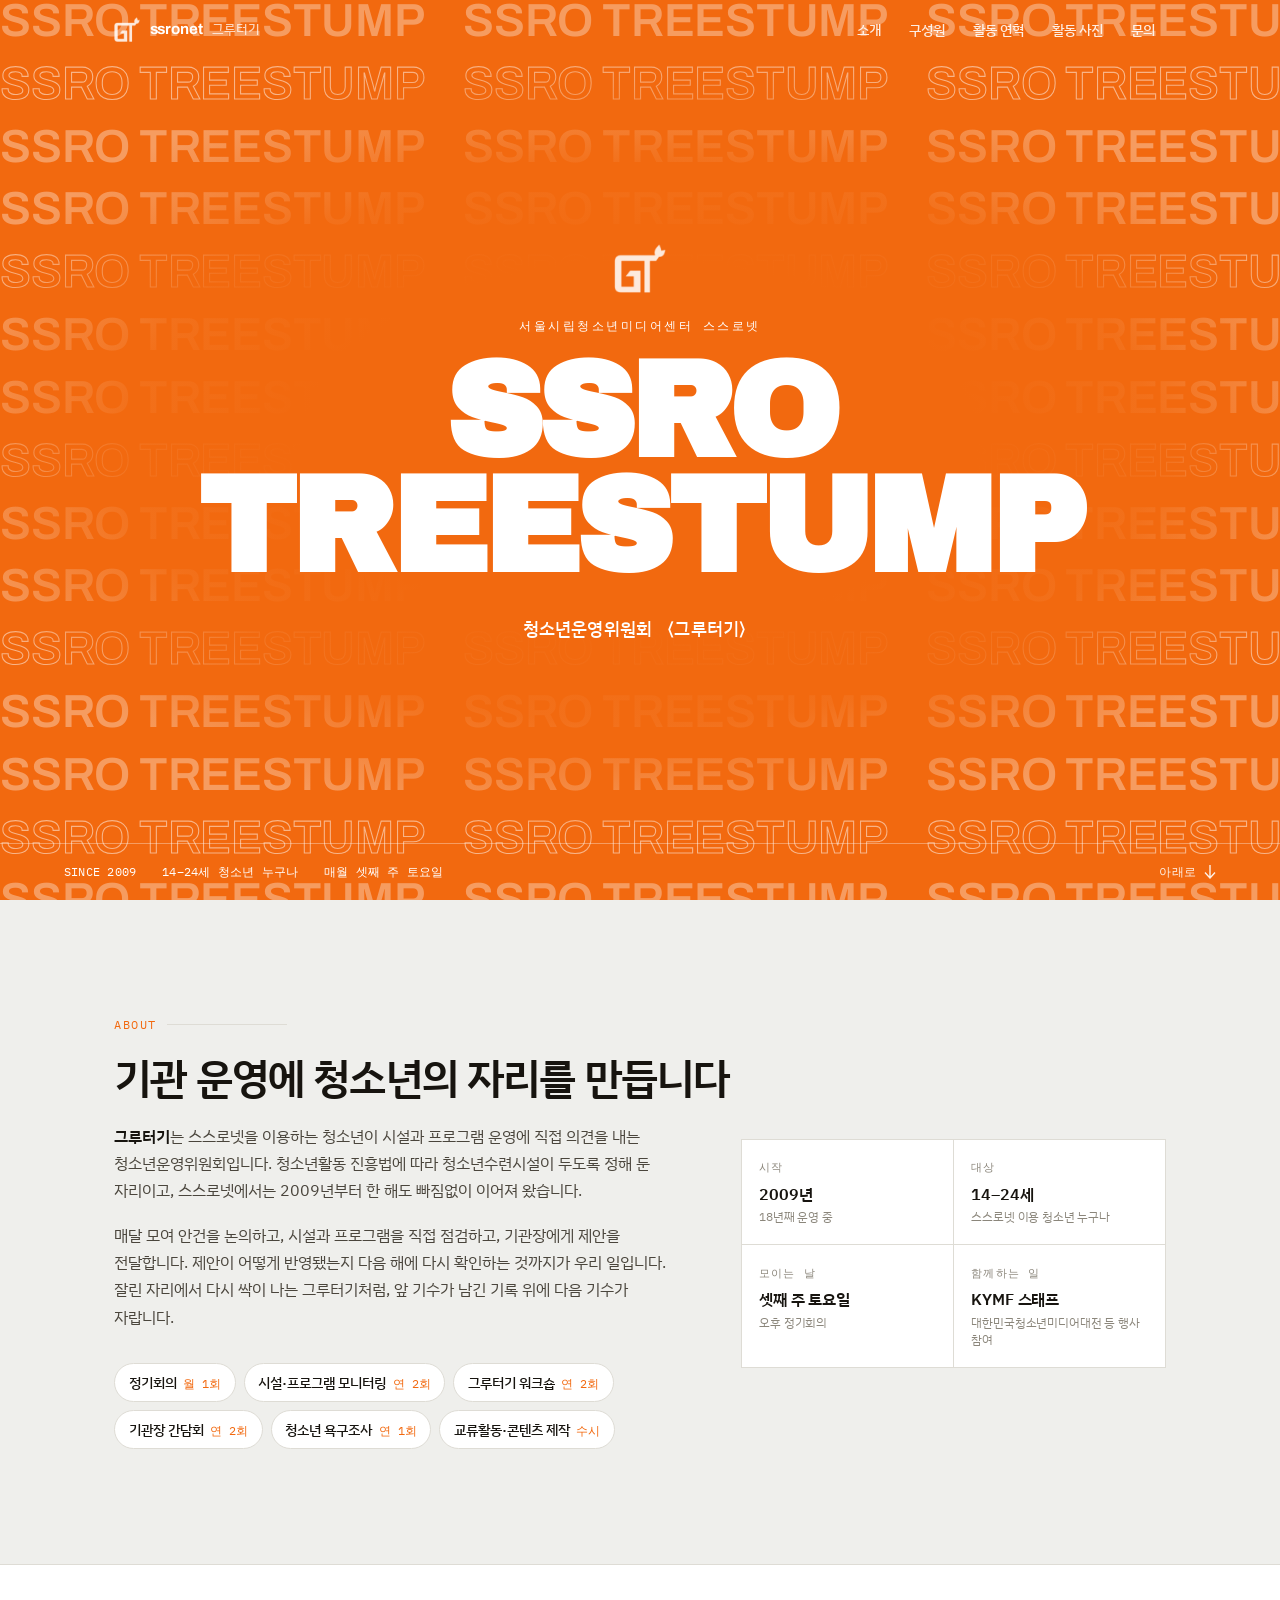
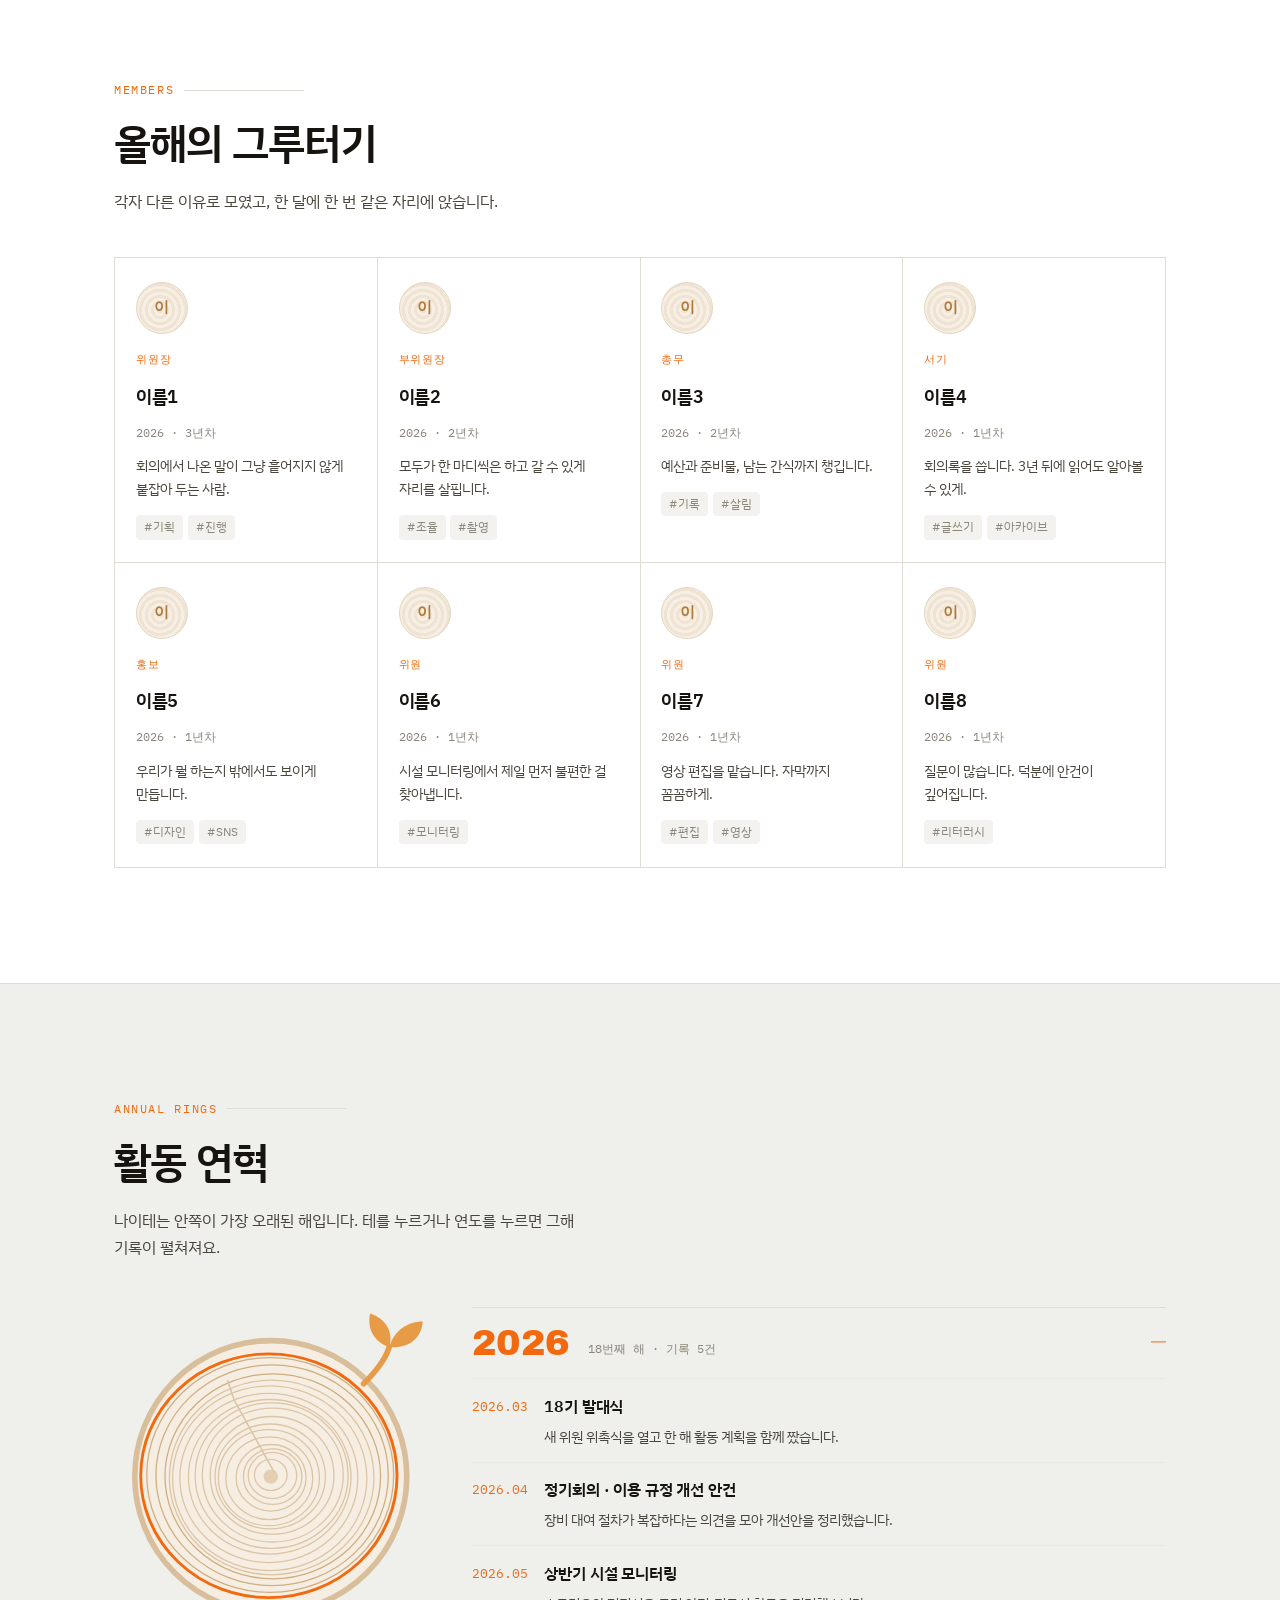
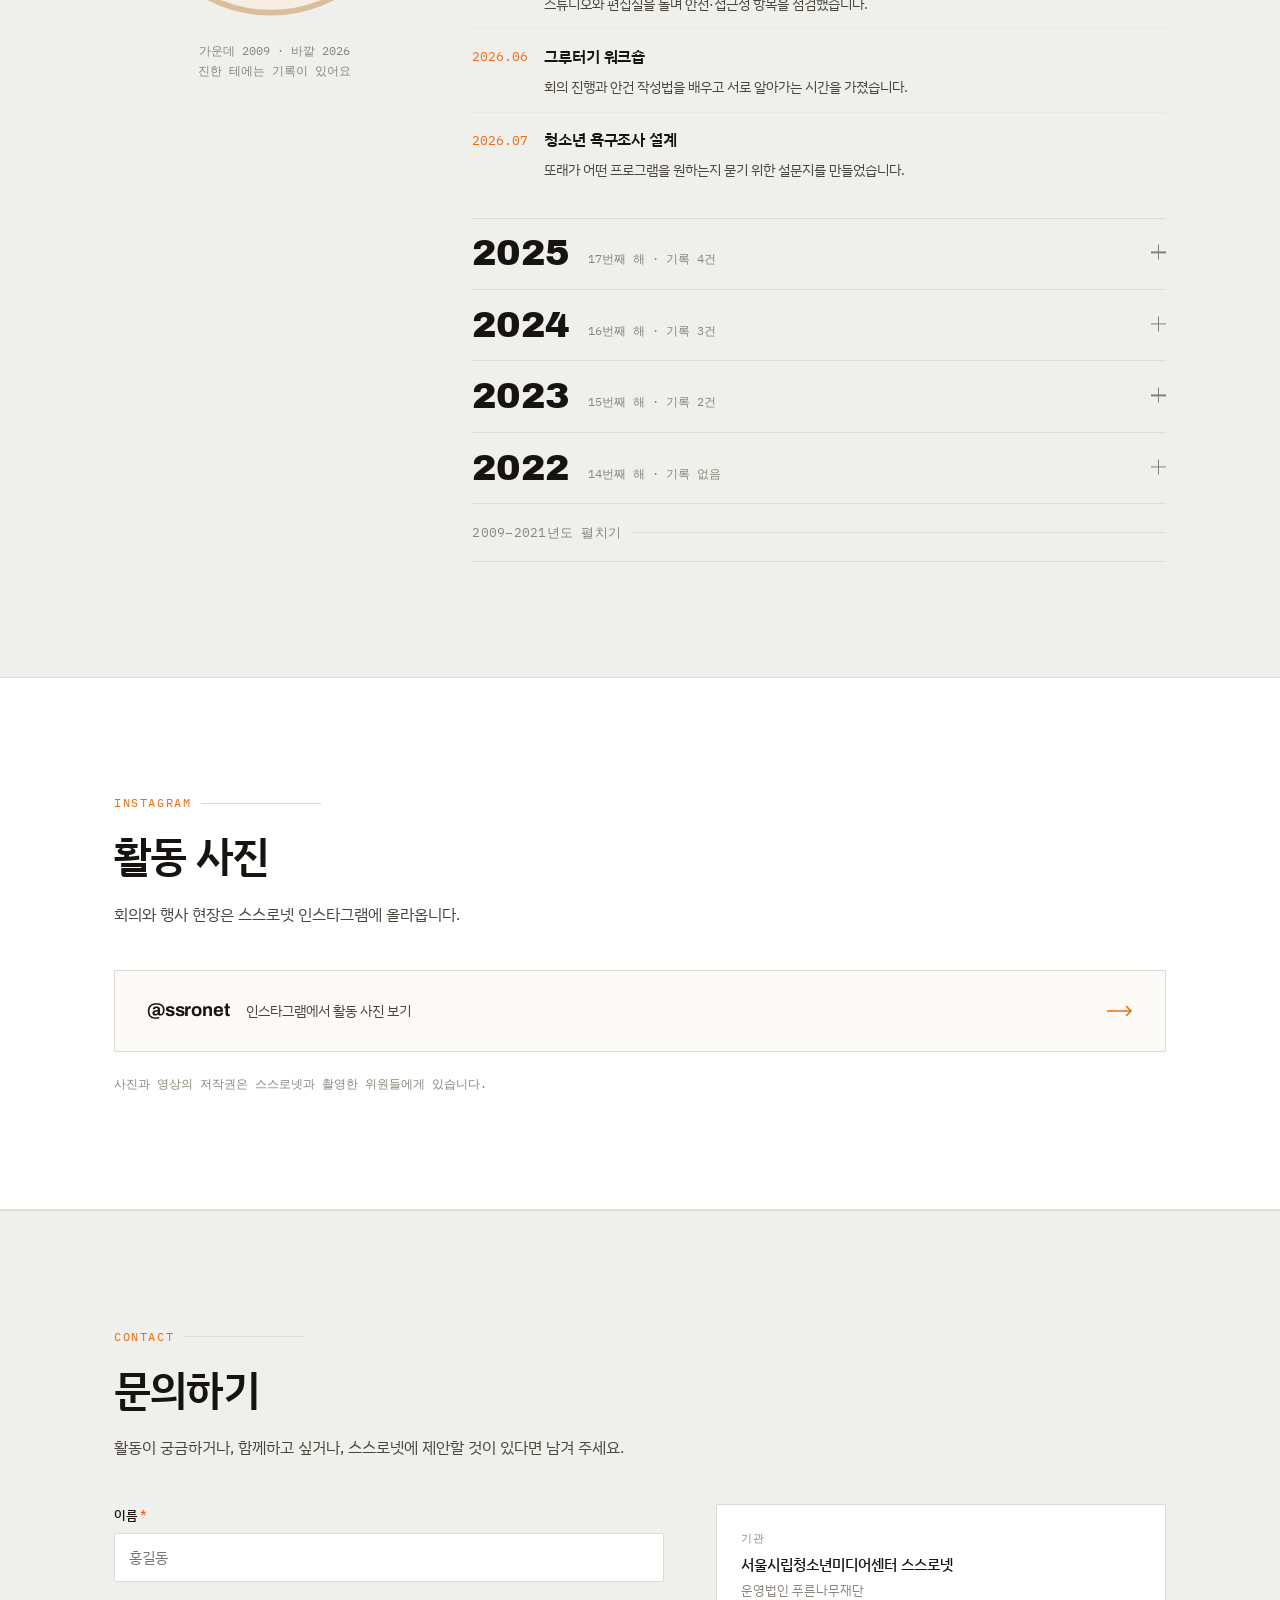
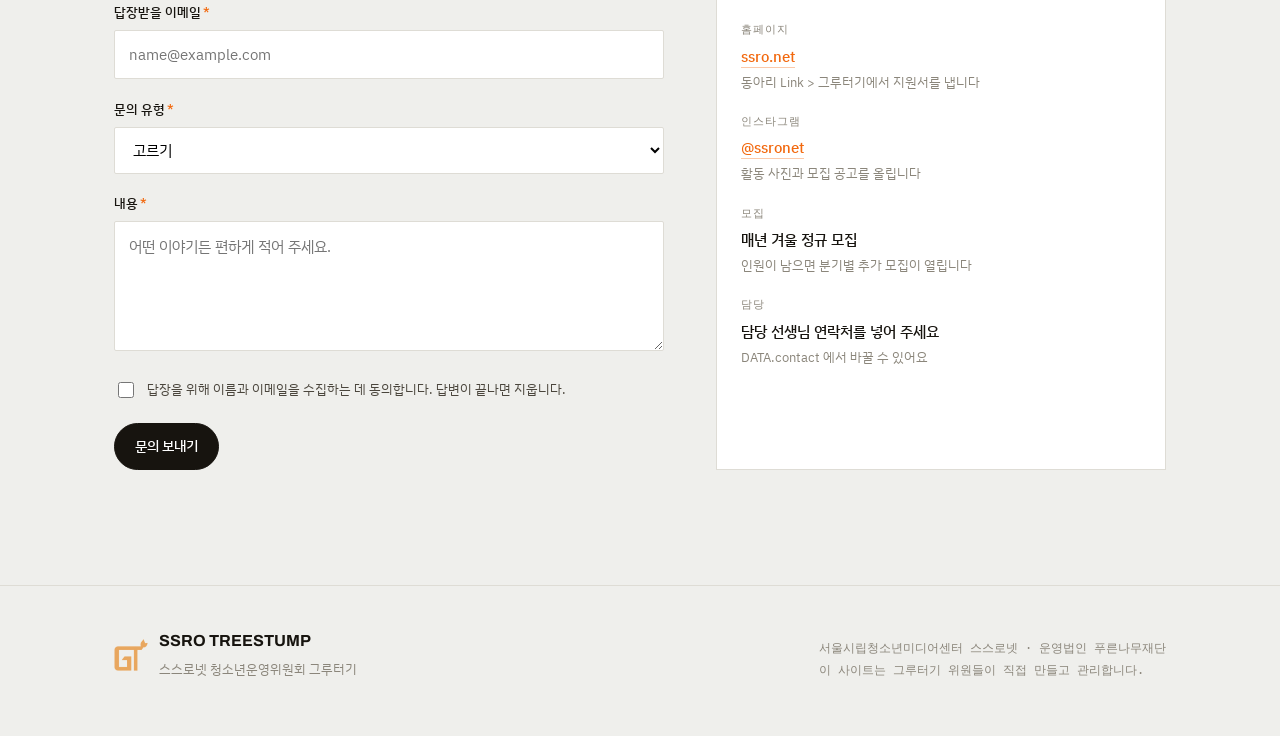
==== index.html @ 96fc5b65 "Import SSRO TREESTUMP site baseline Add the static site for the 스스로넷 청소년운영위원회 〈그루터기〉 introduction pa" ====
<!DOCTYPE html>
<html lang="ko">
<head>
<meta charset="utf-8">
<meta name="viewport" content="width=device-width, initial-scale=1">
<title>SSRO TREESTUMP · 스스로넷 청소년운영위원회 그루터기</title>
<meta name="description" content="서울시립청소년미디어센터 스스로넷 청소년운영위원회 〈그루터기〉. 2009년부터 청소년이 직접 기관 운영에 참여합니다.">
<link rel="icon" href="img/logo.png">
<link rel="preconnect" href="https://fonts.googleapis.com">
<link rel="preconnect" href="https://fonts.gstatic.com" crossorigin>
<link href="https://fonts.googleapis.com/css2?family=Archivo+Black&family=Archivo:wght@400;500;600;700&family=IBM+Plex+Mono:wght@400;500&family=IBM+Plex+Sans+KR:wght@300;400;500;600;700&display=swap" rel="stylesheet">
<link rel="stylesheet" href="css/style.css">
<!-- 화면 깜빡임 없이 등장 효과를 쓰기 위해 미리 표시해 둡니다 -->
<script>document.documentElement.classList.add("js")</script>
<script src="js/data.js" defer></script>
<script src="js/main.js" defer></script>
</head>
<body>

<nav class="nav" id="nav">
  <div class="nav-in">
    <a class="brand" href="#top">
      <img src="img/logo.png" alt="스스로넷 그루터기 로고">
      <b>ssronet</b><span>그루터기</span>
    </a>
    <div class="nav-links" id="navLinks">
      <a href="#about">소개</a>
      <a href="#members">구성원</a>
      <a href="#history"><span class="lg">활동 </span>연혁</a>
      <a href="#photos"><span class="lg">활동 </span>사진</a>
      <a href="#contact">문의</a>
    </div>
  </div>
</nav>

<header class="hero" id="top">
  <div class="mq-field" aria-hidden="true">
    <div class="mq-row" style="--dur:34s;--delay:0s"><div class="mq-track"><span class="mq-unit"><b>SSRO TREESTUMP</b><b>SSRO TREESTUMP</b><b>SSRO TREESTUMP</b><b>SSRO TREESTUMP</b><b>SSRO TREESTUMP</b><b>SSRO TREESTUMP</b></span><span class="mq-unit"><b>SSRO TREESTUMP</b><b>SSRO TREESTUMP</b><b>SSRO TREESTUMP</b><b>SSRO TREESTUMP</b><b>SSRO TREESTUMP</b><b>SSRO TREESTUMP</b></span></div></div>
    <div class="mq-row rev out" style="--dur:52s;--delay:-14s"><div class="mq-track"><span class="mq-unit"><b>SSRO TREESTUMP</b><b>SSRO TREESTUMP</b><b>SSRO TREESTUMP</b><b>SSRO TREESTUMP</b><b>SSRO TREESTUMP</b><b>SSRO TREESTUMP</b></span><span class="mq-unit"><b>SSRO TREESTUMP</b><b>SSRO TREESTUMP</b><b>SSRO TREESTUMP</b><b>SSRO TREESTUMP</b><b>SSRO TREESTUMP</b><b>SSRO TREESTUMP</b></span></div></div>
    <div class="mq-row" style="--dur:41s;--delay:-6s"><div class="mq-track"><span class="mq-unit"><b>SSRO TREESTUMP</b><b>SSRO TREESTUMP</b><b>SSRO TREESTUMP</b><b>SSRO TREESTUMP</b><b>SSRO TREESTUMP</b><b>SSRO TREESTUMP</b></span><span class="mq-unit"><b>SSRO TREESTUMP</b><b>SSRO TREESTUMP</b><b>SSRO TREESTUMP</b><b>SSRO TREESTUMP</b><b>SSRO TREESTUMP</b><b>SSRO TREESTUMP</b></span></div></div>
    <div class="mq-row rev" style="--dur:28s;--delay:-21s"><div class="mq-track"><span class="mq-unit"><b>SSRO TREESTUMP</b><b>SSRO TREESTUMP</b><b>SSRO TREESTUMP</b><b>SSRO TREESTUMP</b><b>SSRO TREESTUMP</b><b>SSRO TREESTUMP</b></span><span class="mq-unit"><b>SSRO TREESTUMP</b><b>SSRO TREESTUMP</b><b>SSRO TREESTUMP</b><b>SSRO TREESTUMP</b><b>SSRO TREESTUMP</b><b>SSRO TREESTUMP</b></span></div></div>
    <div class="mq-row out" style="--dur:60s;--delay:-3s"><div class="mq-track"><span class="mq-unit"><b>SSRO TREESTUMP</b><b>SSRO TREESTUMP</b><b>SSRO TREESTUMP</b><b>SSRO TREESTUMP</b><b>SSRO TREESTUMP</b><b>SSRO TREESTUMP</b></span><span class="mq-unit"><b>SSRO TREESTUMP</b><b>SSRO TREESTUMP</b><b>SSRO TREESTUMP</b><b>SSRO TREESTUMP</b><b>SSRO TREESTUMP</b><b>SSRO TREESTUMP</b></span></div></div>
    <div class="mq-row rev" style="--dur:36s;--delay:-30s"><div class="mq-track"><span class="mq-unit"><b>SSRO TREESTUMP</b><b>SSRO TREESTUMP</b><b>SSRO TREESTUMP</b><b>SSRO TREESTUMP</b><b>SSRO TREESTUMP</b><b>SSRO TREESTUMP</b></span><span class="mq-unit"><b>SSRO TREESTUMP</b><b>SSRO TREESTUMP</b><b>SSRO TREESTUMP</b><b>SSRO TREESTUMP</b><b>SSRO TREESTUMP</b><b>SSRO TREESTUMP</b></span></div></div>
    <div class="mq-row" style="--dur:47s;--delay:-11s"><div class="mq-track"><span class="mq-unit"><b>SSRO TREESTUMP</b><b>SSRO TREESTUMP</b><b>SSRO TREESTUMP</b><b>SSRO TREESTUMP</b><b>SSRO TREESTUMP</b><b>SSRO TREESTUMP</b></span><span class="mq-unit"><b>SSRO TREESTUMP</b><b>SSRO TREESTUMP</b><b>SSRO TREESTUMP</b><b>SSRO TREESTUMP</b><b>SSRO TREESTUMP</b><b>SSRO TREESTUMP</b></span></div></div>
    <div class="mq-row rev out" style="--dur:31s;--delay:-18s"><div class="mq-track"><span class="mq-unit"><b>SSRO TREESTUMP</b><b>SSRO TREESTUMP</b><b>SSRO TREESTUMP</b><b>SSRO TREESTUMP</b><b>SSRO TREESTUMP</b><b>SSRO TREESTUMP</b></span><span class="mq-unit"><b>SSRO TREESTUMP</b><b>SSRO TREESTUMP</b><b>SSRO TREESTUMP</b><b>SSRO TREESTUMP</b><b>SSRO TREESTUMP</b><b>SSRO TREESTUMP</b></span></div></div>
    <div class="mq-row" style="--dur:55s;--delay:-8s"><div class="mq-track"><span class="mq-unit"><b>SSRO TREESTUMP</b><b>SSRO TREESTUMP</b><b>SSRO TREESTUMP</b><b>SSRO TREESTUMP</b><b>SSRO TREESTUMP</b><b>SSRO TREESTUMP</b></span><span class="mq-unit"><b>SSRO TREESTUMP</b><b>SSRO TREESTUMP</b><b>SSRO TREESTUMP</b><b>SSRO TREESTUMP</b><b>SSRO TREESTUMP</b><b>SSRO TREESTUMP</b></span></div></div>
    <div class="mq-row rev" style="--dur:39s;--delay:-25s"><div class="mq-track"><span class="mq-unit"><b>SSRO TREESTUMP</b><b>SSRO TREESTUMP</b><b>SSRO TREESTUMP</b><b>SSRO TREESTUMP</b><b>SSRO TREESTUMP</b><b>SSRO TREESTUMP</b></span><span class="mq-unit"><b>SSRO TREESTUMP</b><b>SSRO TREESTUMP</b><b>SSRO TREESTUMP</b><b>SSRO TREESTUMP</b><b>SSRO TREESTUMP</b><b>SSRO TREESTUMP</b></span></div></div>
    <div class="mq-row out" style="--dur:44s;--delay:-2s"><div class="mq-track"><span class="mq-unit"><b>SSRO TREESTUMP</b><b>SSRO TREESTUMP</b><b>SSRO TREESTUMP</b><b>SSRO TREESTUMP</b><b>SSRO TREESTUMP</b><b>SSRO TREESTUMP</b></span><span class="mq-unit"><b>SSRO TREESTUMP</b><b>SSRO TREESTUMP</b><b>SSRO TREESTUMP</b><b>SSRO TREESTUMP</b><b>SSRO TREESTUMP</b><b>SSRO TREESTUMP</b></span></div></div>
    <div class="mq-row rev" style="--dur:50s;--delay:-16s"><div class="mq-track"><span class="mq-unit"><b>SSRO TREESTUMP</b><b>SSRO TREESTUMP</b><b>SSRO TREESTUMP</b><b>SSRO TREESTUMP</b><b>SSRO TREESTUMP</b><b>SSRO TREESTUMP</b></span><span class="mq-unit"><b>SSRO TREESTUMP</b><b>SSRO TREESTUMP</b><b>SSRO TREESTUMP</b><b>SSRO TREESTUMP</b><b>SSRO TREESTUMP</b><b>SSRO TREESTUMP</b></span></div></div>
    <div class="mq-row" style="--dur:33s;--delay:-27s"><div class="mq-track"><span class="mq-unit"><b>SSRO TREESTUMP</b><b>SSRO TREESTUMP</b><b>SSRO TREESTUMP</b><b>SSRO TREESTUMP</b><b>SSRO TREESTUMP</b><b>SSRO TREESTUMP</b></span><span class="mq-unit"><b>SSRO TREESTUMP</b><b>SSRO TREESTUMP</b><b>SSRO TREESTUMP</b><b>SSRO TREESTUMP</b><b>SSRO TREESTUMP</b><b>SSRO TREESTUMP</b></span></div></div>
    <div class="mq-row rev out" style="--dur:58s;--delay:-9s"><div class="mq-track"><span class="mq-unit"><b>SSRO TREESTUMP</b><b>SSRO TREESTUMP</b><b>SSRO TREESTUMP</b><b>SSRO TREESTUMP</b><b>SSRO TREESTUMP</b><b>SSRO TREESTUMP</b></span><span class="mq-unit"><b>SSRO TREESTUMP</b><b>SSRO TREESTUMP</b><b>SSRO TREESTUMP</b><b>SSRO TREESTUMP</b><b>SSRO TREESTUMP</b><b>SSRO TREESTUMP</b></span></div></div>
    <div class="mq-row" style="--dur:43s;--delay:-33s"><div class="mq-track"><span class="mq-unit"><b>SSRO TREESTUMP</b><b>SSRO TREESTUMP</b><b>SSRO TREESTUMP</b><b>SSRO TREESTUMP</b><b>SSRO TREESTUMP</b><b>SSRO TREESTUMP</b></span><span class="mq-unit"><b>SSRO TREESTUMP</b><b>SSRO TREESTUMP</b><b>SSRO TREESTUMP</b><b>SSRO TREESTUMP</b><b>SSRO TREESTUMP</b><b>SSRO TREESTUMP</b></span></div></div>
  </div>
  <div class="hero-center">
    <img class="hero-mark" src="img/logo.png" alt="">
    <p class="hero-eyebrow">서울시립청소년미디어센터 스스로넷</p>
    <h1 class="hero-title"><span>SSRO</span><span>TREESTUMP</span></h1>
    <p class="hero-sub">청소년운영위원회 〈그루터기〉</p>
  </div>
  <div class="hero-foot">
    <span>SINCE 2009</span>
    <span>14–24세 청소년 누구나</span>
    <span>매월 셋째 주 토요일</span>
    <a class="down" href="#about">
      아래로
      <svg width="12" height="14" viewBox="0 0 12 14" fill="none" aria-hidden="true">
        <path d="M6 0v12M1 7.5L6 13l5-5.5" stroke="currentColor" stroke-width="1.4"/>
      </svg>
    </a>
  </div>
</header>

<main>

<section class="sec" id="about">
  <div class="wrap">
    <p class="sec-eyebrow rv">About</p>
    <h2 class="sec-title rv">기관 운영에 청소년의 자리를 만듭니다</h2>
    <div class="about-grid">
      <div class="about-body rv">
        <p><strong>그루터기</strong>는 스스로넷을 이용하는 청소년이 시설과 프로그램 운영에 직접 의견을 내는 청소년운영위원회입니다. 청소년활동 진흥법에 따라 청소년수련시설이 두도록 정해 둔 자리이고, 스스로넷에서는 2009년부터 한 해도 빠짐없이 이어져 왔습니다.</p>
        <p>매달 모여 안건을 논의하고, 시설과 프로그램을 직접 점검하고, 기관장에게 제안을 전달합니다. 제안이 어떻게 반영됐는지 다음 해에 다시 확인하는 것까지가 우리 일입니다. 잘린 자리에서 다시 싹이 나는 그루터기처럼, 앞 기수가 남긴 기록 위에 다음 기수가 자랍니다.</p>
        <ul class="doing">
          <li>정기회의<b>월 1회</b></li>
          <li>시설·프로그램 모니터링<b>연 2회</b></li>
          <li>그루터기 워크숍<b>연 2회</b></li>
          <li>기관장 간담회<b>연 2회</b></li>
          <li>청소년 욕구조사<b>연 1회</b></li>
          <li>교류활동·콘텐츠 제작<b>수시</b></li>
        </ul>
      </div>
      <dl class="facts rv">
        <div class="fact"><dt>시작</dt><dd>2009년<small data-nth-year>18년째 운영 중</small></dd></div>
        <div class="fact"><dt>대상</dt><dd>14–24세<small>스스로넷 이용 청소년 누구나</small></dd></div>
        <div class="fact"><dt>모이는 날</dt><dd>셋째 주 토요일<small>오후 정기회의</small></dd></div>
        <div class="fact"><dt>함께하는 일</dt><dd>KYMF 스태프<small>대한민국청소년미디어대전 등 행사 참여</small></dd></div>
      </dl>
    </div>
  </div>
</section>

<section class="sec members" id="members">
  <div class="wrap">
    <p class="sec-eyebrow rv">Members</p>
    <h2 class="sec-title rv">올해의 그루터기</h2>
    <p class="sec-lead rv">각자 다른 이유로 모였고, 한 달에 한 번 같은 자리에 앉습니다.</p>
    <div class="member-grid" id="memberGrid"></div>
  </div>
</section>

<section class="sec" id="history">
  <div class="wrap">
    <p class="sec-eyebrow rv">Annual Rings</p>
    <h2 class="sec-title rv">활동 연혁</h2>
    <p class="sec-lead rv">나이테는 안쪽이 가장 오래된 해입니다. 테를 누르거나 연도를 누르면 그해 기록이 펼쳐져요.</p>
    <div class="rings-layout">
      <div class="stump-col">
        <div class="stump-inner">
          <div class="stump rv" id="stump"></div>
          <p class="stump-cap rv">가운데 2009 · 바깥 <span id="capYear">2026</span><br>진한 테에는 기록이 있어요</p>
        </div>
      </div>
      <div class="years" id="years"></div>
    </div>
  </div>
</section>

<section class="sec photos" id="photos">
  <div class="wrap">
    <p class="sec-eyebrow rv">Instagram</p>
    <h2 class="sec-title rv">활동 사진</h2>
    <p class="sec-lead rv">회의와 행사 현장은 스스로넷 인스타그램에 올라옵니다.</p>
    <div class="rv"><div id="igFeed"></div></div>
    <p class="ig-note rv">사진과 영상의 저작권은 스스로넷과 촬영한 위원들에게 있습니다.</p>
  </div>
</section>

<section class="sec contact" id="contact">
  <div class="wrap">
    <p class="sec-eyebrow rv">Contact</p>
    <h2 class="sec-title rv">문의하기</h2>
    <p class="sec-lead rv">활동이 궁금하거나, 함께하고 싶거나, 스스로넷에 제안할 것이 있다면 남겨 주세요.</p>

    <div class="contact-grid">
      <div>
        <div class="rv" id="formBox">
          <div class="field" id="f-name">
            <label for="c-name">이름<span>*</span></label>
            <input id="c-name" type="text" placeholder="홍길동" autocomplete="name">
            <p class="err">이름을 적어 주세요.</p>
          </div>
          <div class="field" id="f-email">
            <label for="c-email">답장받을 이메일<span>*</span></label>
            <input id="c-email" type="email" placeholder="name@example.com" autocomplete="email">
            <p class="err">이메일 형식이 맞는지 확인해 주세요.</p>
          </div>
          <div class="field" id="f-type">
            <label for="c-type">문의 유형<span>*</span></label>
            <select id="c-type">
              <option value="">고르기</option>
              <option>그루터기 지원·모집 문의</option>
              <option>스스로넷 시설·프로그램 제안</option>
              <option>협업·취재 제안</option>
              <option>사이트 오류 신고</option>
              <option>그 밖의 문의</option>
            </select>
            <p class="err">문의 유형을 골라 주세요.</p>
          </div>
          <div class="field" id="f-msg">
            <label for="c-msg">내용<span>*</span></label>
            <textarea id="c-msg" placeholder="어떤 이야기든 편하게 적어 주세요."></textarea>
            <p class="err">내용을 10자 이상 적어 주세요.</p>
          </div>
          <div class="hp" aria-hidden="true">
            <label for="c-hp">이 칸은 비워 두세요</label>
            <input id="c-hp" type="text" tabindex="-1" autocomplete="off">
          </div>
          <label class="check" id="f-agree">
            <input type="checkbox" id="c-agree">
            <span>답장을 위해 이름과 이메일을 수집하는 데 동의합니다. 답변이 끝나면 지웁니다.</span>
          </label>
          <p class="err" id="agreeErr" style="margin:-1rem 0 1.2rem">동의해 주셔야 보낼 수 있어요.</p>
          <button class="btn" id="sendBtn" type="button">문의 보내기</button>
        </div>

        <div class="sent" id="sentBox">
          <h3 id="sentTitle">내용이 준비됐어요</h3>
          <p id="sentMsg"></p>
          <div class="sent-actions">
            <button class="btn" id="copyBtn" type="button">내용 복사하기</button>
            <button class="btn ghost" id="againBtn" type="button">다시 작성하기</button>
          </div>
        </div>
      </div>

      <aside class="info-card rv">
        <dl>
          <dt>기관</dt>
          <dd>서울시립청소년미디어센터 스스로넷<small>운영법인 푸른나무재단</small></dd>
          <dt>홈페이지</dt>
          <dd><a href="https://www.ssro.net" target="_blank" rel="noopener">ssro.net</a><small>동아리 Link &gt; 그루터기에서 지원서를 냅니다</small></dd>
          <dt>인스타그램</dt>
          <dd><a href="https://www.instagram.com/ssronet/" target="_blank" rel="noopener">@ssronet</a><small>활동 사진과 모집 공고를 올립니다</small></dd>
          <dt>모집</dt>
          <dd>매년 겨울 정규 모집<small>인원이 남으면 분기별 추가 모집이 열립니다</small></dd>
          <dt>담당</dt>
          <dd id="staffLine">담당 선생님 연락처를 넣어 주세요<small>DATA.contact 에서 바꿀 수 있어요</small></dd>
        </dl>
      </aside>
    </div>
  </div>
</section>
</main>

<footer class="foot">
  <div class="wrap foot-in rv">
    <div class="foot-mark">
      <img src="img/logo.png" alt="">
      <div><b>SSRO TREESTUMP</b><span>스스로넷 청소년운영위원회 그루터기</span></div>
    </div>
    <p>
      서울시립청소년미디어센터 스스로넷 · 운영법인 푸른나무재단<br>
      이 사이트는 그루터기 위원들이 직접 만들고 관리합니다.
    </p>
  </div>
</footer>

</body>
</html>
---- css/style.css ----
/* ============================================================
   토큰
   ============================================================ */
:root{
  --ink:#17140F;
  --ink-2:#4A453C;
  --mute:#8B867B;
  --line:#DEDCD5;
  --paper:#EFEFEC;
  --panel:#FFFFFF;
  --orange:#F2690F;
  --amber:#E89B47;
  --wood:#EFE3D4;

  --nav-h:60px;
  --pad:clamp(1.25rem, 5vw, 5rem);
  --maxw:1180px;

  --sans:"IBM Plex Sans KR","Apple SD Gothic Neo",system-ui,sans-serif;
  --latin:"Archivo",system-ui,sans-serif;
  --display:"Archivo Black","Archivo",system-ui,sans-serif;
  --mono:"IBM Plex Mono",ui-monospace,monospace;
}
/* ============================================================
   스크롤 등장 효과
   ============================================================ */
.js .rv{
  opacity:0;transform:translateY(22px);
  transition:opacity .75s cubic-bezier(.16,1,.3,1),transform .75s cubic-bezier(.16,1,.3,1);
}
.js .rv.in{opacity:1;transform:none}

*{box-sizing:border-box}
html{scroll-behavior:smooth}
body{
  margin:0;background:var(--paper);color:var(--ink);
  font-family:var(--sans);font-weight:400;line-height:1.7;
  -webkit-font-smoothing:antialiased;overflow-x:clip;

  /* 한글이 '감사합 / 니다' 처럼 낱말 중간에서 끊기지 않게 합니다.
     띄어쓰기 자리에서만 줄이 바뀝니다. */
  word-break:keep-all;
  /* 띄어쓰기 없는 긴 영문·주소가 화면 밖으로 넘치는 것만 예외로 끊어 줍니다. */
  overflow-wrap:break-word;
}
img{max-width:100%;display:block}
button{font:inherit;color:inherit;cursor:pointer}
a{color:inherit}
:focus-visible{outline:2.5px solid var(--orange);outline-offset:3px;border-radius:2px}
.hero :focus-visible{outline-color:#fff}

.wrap{max-width:var(--maxw);margin:0 auto;padding-inline:var(--pad)}
.sec{padding-block:clamp(4rem,9vw,7.5rem);scroll-margin-top:var(--nav-h)}
.sec-eyebrow{
  font-family:var(--mono);font-size:.72rem;letter-spacing:.14em;
  text-transform:uppercase;color:var(--orange);margin:0 0 .9rem;
  display:flex;align-items:center;gap:.6rem;
}
.sec-eyebrow::after{content:"";flex:1;height:1px;background:var(--line);max-width:120px}
.sec-title{font-size:clamp(1.55rem,4.2vw,2.6rem);font-weight:600;letter-spacing:-.02em;line-height:1.35;margin:0 0 1.1rem;text-wrap:balance}
.sec-lead{max-width:56ch;color:var(--ink-2);font-size:1.02rem;margin:0;text-wrap:pretty}

/* ============================================================
   상단 바 — 히어로 위에서는 투명, 스크롤하면 종이색
   ============================================================ */
.nav{
  position:sticky;top:0;z-index:60;height:var(--nav-h);
  border-bottom:1px solid transparent;transition:background .3s,border-color .3s,backdrop-filter .3s;
}
.nav.solid{background:rgba(239,239,236,.88);backdrop-filter:blur(14px);border-bottom-color:var(--line)}
.nav-in{max-width:var(--maxw);margin:0 auto;height:100%;padding-inline:var(--pad);display:flex;align-items:center;gap:1.5rem}
.brand{display:flex;align-items:center;gap:.6rem;text-decoration:none;flex-shrink:0;color:#fff;transition:color .3s}
.brand img{width:26px;height:auto;filter:brightness(0) invert(1);transition:filter .3s}
.brand b{font-family:var(--latin);font-weight:700;font-size:.95rem;letter-spacing:-.01em}
.brand span{font-size:.8rem;opacity:.72;font-weight:500}
.nav.solid .brand{color:var(--ink)}
.nav.solid .brand img{filter:none}
.nav-links{
  margin-left:auto;display:flex;gap:.35rem;overflow-x:auto;scrollbar-width:none;
  -webkit-overflow-scrolling:touch;
  -webkit-mask-image:linear-gradient(90deg,#000 88%,transparent);
  mask-image:linear-gradient(90deg,#000 88%,transparent);
}
@media(min-width:700px){.nav-links{-webkit-mask-image:none;mask-image:none}}
@media(max-width:560px){
  .brand span{display:none}
  .nav-links .lg{display:none}
}
@media(max-width:430px){
  .brand b{display:none}
  .brand img{width:24px}
  .nav-links a{padding:.4rem .55rem;font-size:.84rem}
  .nav-in{gap:.75rem}
}
.nav-links::-webkit-scrollbar{display:none}
.nav-links a{
  text-decoration:none;font-size:.87rem;font-weight:500;color:rgba(255,255,255,.88);
  padding:.4rem .7rem;border-radius:999px;white-space:nowrap;transition:.2s;
}
.nav-links a:hover{background:rgba(255,255,255,.18);color:#fff}
.nav-links a.on{background:#fff;color:var(--orange)}
.nav.solid .nav-links a{color:var(--ink-2)}
.nav.solid .nav-links a:hover{background:#E4E3DE;color:var(--ink)}
.nav.solid .nav-links a.on{background:var(--ink);color:#fff}

/* ============================================================
   히어로 — 화면을 꽉 채우는 주황 판
   ============================================================ */
.hero{
  position:relative;background:var(--orange);color:#fff;overflow:hidden;
  min-height:100svh;margin-top:calc(var(--nav-h) * -1);
  display:flex;flex-direction:column;justify-content:center;align-items:center;
  padding:calc(var(--nav-h) + 2rem) var(--pad) 6.5rem;
}
.mq-field{position:absolute;inset:-2% 0;display:flex;flex-direction:column;justify-content:center;gap:clamp(.1rem,.7vh,.55rem)}
.mq-row{overflow:hidden}
.mq-track{display:flex;width:max-content;animation:drift var(--dur,40s) linear infinite;animation-delay:var(--delay,0s)}
.mq-row.rev .mq-track{animation-direction:reverse}
.mq-unit{display:flex;gap:2.4rem;padding-right:2.4rem}
.mq-unit b{
  font-family:var(--latin);font-weight:600;
  font-size:clamp(1.3rem,4.1vw,2.9rem);
  letter-spacing:-.005em;color:rgba(255,255,255,.34);white-space:nowrap;
}
.mq-row.out .mq-unit b{color:transparent;-webkit-text-stroke:1.1px rgba(255,255,255,.5)}
@keyframes drift{from{transform:translate3d(0,0,0)}to{transform:translate3d(-50%,0,0)}}

.hero-center{position:relative;text-align:center;display:flex;flex-direction:column;align-items:center}
.js .hero-center > *{animation:heroIn .9s cubic-bezier(.16,1,.3,1) both}
.js .hero-center > *:nth-child(1){animation-delay:.05s}
.js .hero-center > *:nth-child(2){animation-delay:.13s}
.js .hero-center > *:nth-child(3){animation-delay:.21s}
.js .hero-center > *:nth-child(4){animation-delay:.33s}
@keyframes heroIn{from{opacity:0;transform:translateY(20px)}to{opacity:1;transform:none}}
.hero-center::before{
  content:"";position:absolute;left:50%;top:50%;transform:translate(-50%,-50%);
  width:min(1400px,150vw);height:min(760px,90vh);
  background:radial-gradient(ellipse at center,var(--orange) 34%,rgba(242,105,15,.86) 52%,rgba(242,105,15,0) 74%);
}
.hero-center > *{position:relative}
.hero-mark{width:clamp(38px,5vw,52px);filter:brightness(0) invert(1);margin-bottom:clamp(1rem,2.5vh,1.8rem)}
.hero-eyebrow{font-family:var(--mono);font-size:clamp(.62rem,1.6vw,.78rem);letter-spacing:.2em;text-transform:uppercase;margin:0 0 clamp(.9rem,2vh,1.4rem);opacity:.85}
.hero-title{
  font-family:var(--display);font-size:clamp(2.9rem,13vw,8.4rem);
  line-height:.86;letter-spacing:-.035em;margin:0;text-transform:uppercase;
}
.hero-title span{display:block}
.hero-sub{margin:clamp(1.2rem,3vh,2rem) 0 0;font-size:clamp(.9rem,2.2vw,1.14rem);font-weight:500;opacity:.94;letter-spacing:.01em}
.hero-foot{
  position:absolute;left:0;right:0;bottom:0;padding:1.1rem var(--pad);
  border-top:1px solid rgba(255,255,255,.35);
  display:flex;flex-wrap:wrap;gap:.35rem 1.6rem;align-items:center;
  font-family:var(--mono);font-size:clamp(.66rem,1.5vw,.76rem);letter-spacing:.02em;
}
.hero-foot .down{margin-left:auto;text-decoration:none;display:flex;align-items:center;gap:.5rem;opacity:.9}
.hero-foot .down svg{animation:bob 2.4s ease-in-out infinite}
@keyframes bob{0%,100%{transform:translateY(0)}50%{transform:translateY(4px)}}

/* ============================================================
   소개
   ============================================================ */
.about-grid{display:grid;grid-template-columns:1fr;gap:clamp(1.8rem,4vw,3.5rem)}
@media(min-width:900px){.about-grid{grid-template-columns:1.15fr .85fr;align-items:start}}
.about-body p{margin:0 0 1.1rem;color:var(--ink-2);max-width:60ch}
.about-body p strong{color:var(--ink);font-weight:600}
.facts{display:grid;grid-template-columns:repeat(2,1fr);gap:1px;background:var(--line);border:1px solid var(--line)}
.fact{background:var(--panel);padding:1.15rem 1.1rem}
.fact dt{font-family:var(--mono);font-size:.68rem;letter-spacing:.1em;color:var(--mute);text-transform:uppercase;margin-bottom:.4rem}
.fact dd{margin:0;font-size:1.02rem;font-weight:600;letter-spacing:-.01em;line-height:1.4}
.fact dd small{display:block;font-size:.78rem;font-weight:400;color:var(--mute);margin-top:.15rem}
.doing{margin:2rem 0 0;padding:0;list-style:none;display:flex;flex-wrap:wrap;gap:.5rem}
.doing li{font-size:.85rem;font-weight:500;padding:.42rem .85rem;border:1px solid var(--line);border-radius:999px;background:var(--panel)}
.doing li b{font-family:var(--mono);font-weight:400;color:var(--orange);font-size:.76rem;margin-left:.4rem}

/* ============================================================
   구성원
   ============================================================ */
.members{background:var(--panel);border-block:1px solid var(--line)}
.member-grid{margin-top:2.6rem;display:grid;gap:1px;background:var(--line);border:1px solid var(--line);grid-template-columns:1fr}
@media(min-width:620px){.member-grid{grid-template-columns:repeat(2,1fr)}}
@media(min-width:900px){.member-grid{grid-template-columns:repeat(3,1fr)}}
@media(min-width:1120px){.member-grid{grid-template-columns:repeat(4,1fr)}}
.member{background:var(--panel);padding:1.5rem 1.3rem 1.4rem;transition:background .2s}
.member:hover{background:#FBFAF7}
.ring-avatar{
  width:52px;height:52px;border-radius:50%;display:grid;place-items:center;margin-bottom:1rem;
  background:repeating-radial-gradient(circle at 46% 54%,var(--wood) 0 3px,#F7EFE4 3px 6px);
  border:1px solid #E4D5C0;
}
.ring-avatar span{font-family:var(--latin);font-weight:700;font-size:.95rem;color:#B07A38}
.member-role{font-family:var(--mono);font-size:.7rem;letter-spacing:.08em;color:var(--orange);text-transform:uppercase}
.member-name{font-size:1.12rem;font-weight:600;margin:.35rem 0 .1rem;letter-spacing:-.01em}
.member-term{font-family:var(--mono);font-size:.72rem;color:var(--mute)}
.member-word{font-size:.88rem;color:var(--ink-2);margin:.75rem 0 .9rem;line-height:1.65}
.tags{display:flex;flex-wrap:wrap;gap:.3rem}
.tags i{font-style:normal;font-size:.73rem;color:var(--mute);background:#F3F2EE;padding:.15rem .5rem;border-radius:4px}

/* ============================================================
   연혁 — 나이테 + 연도 아코디언
   ============================================================ */
.rings-layout{margin-top:2.8rem;display:grid;gap:clamp(2rem,4vw,3.5rem);grid-template-columns:1fr}
.stump{max-width:340px;margin-inline:auto}
@media(min-width:760px){
  .rings-layout{grid-template-columns:minmax(220px,320px) 1fr;align-items:stretch;gap:clamp(1.5rem,3vw,3.5rem)}
  .stump-col{position:relative}
  .stump-inner{position:sticky;top:calc(var(--nav-h) + 2rem)}
  .stump{max-width:none}
}
.stump svg{width:100%;height:auto;display:block}
.stump-cap{font-family:var(--mono);font-size:.72rem;color:var(--mute);text-align:center;margin-top:.9rem;line-height:1.7}
.ring-hit{fill:none;stroke:transparent;stroke-width:11;cursor:pointer}
.ring-line{fill:none;stroke:#DCC5A5;stroke-width:1.6;transition:stroke .2s,stroke-width .2s}
.ring-g:hover .ring-line{stroke:var(--amber);stroke-width:2.6}
.ring-g.has .ring-line{stroke:#CFAE81}
.ring-g.on .ring-line{stroke:var(--orange);stroke-width:3.6}

.years{border-top:1px solid var(--line)}
.yr{border-bottom:1px solid var(--line)}
.yr-head{
  width:100%;display:flex;align-items:baseline;gap:clamp(.7rem,2vw,1.2rem);
  padding:1.05rem 0;background:none;border:0;text-align:left;
}
.yr-num{font-family:var(--display);font-size:clamp(1.5rem,3.6vw,2.3rem);line-height:1;letter-spacing:-.025em;transition:color .2s}
.yr-meta{font-family:var(--mono);font-size:.74rem;color:var(--mute);margin-right:auto;transform:translateY(-.15em)}
.yr-mark{width:15px;height:15px;position:relative;flex-shrink:0;transform:translateY(-.35em);opacity:.5;transition:opacity .2s}
.yr-mark::before,.yr-mark::after{content:"";position:absolute;background:currentColor;transition:transform .3s,background .2s}
.yr-mark::before{left:0;top:7px;width:15px;height:1.5px}
.yr-mark::after{left:6.75px;top:0;width:1.5px;height:15px}
.yr-head:hover .yr-num{color:var(--amber)}
.yr-head:hover .yr-mark{opacity:1}
.yr.empty .yr-num{color:#BEBAB0}
.yr.on .yr-num{color:var(--orange)}
.yr.on .yr-mark{opacity:1;color:var(--orange)}
.yr.on .yr-mark::after{transform:scaleY(0)}
.yr-body{display:grid;grid-template-rows:0fr;transition:grid-template-rows .4s cubic-bezier(.4,0,.2,1)}
.yr.on .yr-body{grid-template-rows:1fr}
.yr-body > .yr-inner{overflow:hidden}
.more{
  width:100%;background:none;border:0;border-bottom:1px solid var(--line);
  padding:1.1rem 0;text-align:left;font-family:var(--mono);font-size:.8rem;
  color:var(--mute);letter-spacing:.02em;display:flex;align-items:center;gap:.6rem;transition:color .2s;
}
.more::after{content:"";flex:1;height:1px;background:var(--line)}
.more:hover{color:var(--orange)}

.log{list-style:none;margin:0;padding:0 0 1.4rem}
.log li{display:grid;grid-template-columns:56px 1fr;gap:1rem;padding:.85rem 0;border-top:1px solid #EAE8E2}
.log time{font-family:var(--mono);font-size:.8rem;color:var(--orange);padding-top:.2rem}
.log h4{margin:0 0 .3rem;font-size:1rem;font-weight:600;letter-spacing:-.01em}
.log p{margin:0;font-size:.88rem;color:var(--ink-2);line-height:1.65}
.log-empty{padding:1.1rem 0 1.6rem;color:var(--mute);font-size:.9rem;border-top:1px solid #EAE8E2;max-width:52ch}
.log-empty b{display:block;color:var(--ink);font-weight:600;font-size:.98rem;margin-bottom:.3rem}

/* ============================================================
   활동 사진 (인스타그램)
   ============================================================ */
.photos{background:var(--panel);border-block:1px solid var(--line)}
.ig-feed{margin-top:2.6rem;display:grid;gap:1.2rem;grid-template-columns:repeat(auto-fill,minmax(min(100%,320px),1fr));align-items:start}
.ig-feed iframe,.ig-feed blockquote{margin:0 !important;max-width:100% !important;min-width:0 !important}
.ig-card{
  margin-top:2.6rem;display:flex;align-items:center;gap:1rem;text-decoration:none;
  border:1px solid var(--line);background:#FBFAF7;padding:1.5rem clamp(1.2rem,3vw,2rem);transition:.2s;
}
.ig-card:hover{border-color:var(--orange);background:#FFF6EF}
.ig-card .handle{font-family:var(--latin);font-weight:700;font-size:1.15rem;letter-spacing:-.01em}
.ig-card .msg{font-size:.9rem;color:var(--ink-2)}
.ig-card .go{margin-left:auto;color:var(--orange);flex-shrink:0}
@media(max-width:520px){
  .ig-card{flex-wrap:wrap;gap:.35rem}
  .ig-card .msg{width:100%}
  .ig-card .go{margin-left:0}
}
.ig-note{margin:1.4rem 0 0;font-family:var(--mono);font-size:.74rem;color:var(--mute)}

/* ============================================================
   문의
   ============================================================ */
.contact{border-top:1px solid var(--line)}
.contact-grid{margin-top:2.6rem;display:grid;gap:clamp(2rem,4vw,3.2rem);grid-template-columns:1fr}
@media(min-width:900px){.contact-grid{grid-template-columns:1.1fr .9fr}}
.field{margin-bottom:1.15rem}
.field label{display:block;font-size:.83rem;font-weight:500;margin-bottom:.4rem}
.field label span{color:var(--orange);margin-left:.15rem}
.field input,.field select,.field textarea{
  width:100%;font:inherit;font-size:.93rem;padding:.7rem .85rem;
  border:1px solid var(--line);background:var(--panel);border-radius:2px;transition:border-color .15s;
}
.field textarea{resize:vertical;min-height:130px;line-height:1.7}
.field input:focus,.field select:focus,.field textarea:focus{outline:none;border-color:var(--orange)}
.field.bad input,.field.bad select,.field.bad textarea{border-color:#C7401A;background:#FEF6F3}
.err{display:none;font-size:.78rem;color:#C7401A;margin-top:.35rem}
.field.bad .err{display:block}
.check{display:flex;gap:.6rem;align-items:flex-start;font-size:.84rem;color:var(--ink-2);margin-bottom:1.4rem}
.check input{width:16px;height:16px;margin-top:.25rem;accent-color:var(--orange);flex-shrink:0}
.btn{
  display:inline-flex;align-items:center;gap:.5rem;background:var(--ink);color:#fff;
  border:1px solid var(--ink);padding:.62rem 1.25rem;border-radius:999px;
  font-size:.9rem;font-weight:500;transition:.18s;text-decoration:none;
}
.btn:hover{background:var(--orange);border-color:var(--orange)}
.btn.ghost{background:transparent;color:var(--ink)}
.btn.ghost:hover{background:var(--ink);color:#fff}
.hp{position:absolute;left:-9999px;width:1px;height:1px;overflow:hidden}
.btn[disabled]{opacity:.55;pointer-events:none}
.sent{display:none;border:1px solid var(--orange);background:#FFF6EF;padding:1.6rem}
.sent.show{display:block}
.sent h3{margin:0 0 .5rem;font-size:1.1rem;font-weight:600}
.sent p{margin:0 0 1.2rem;font-size:.9rem;color:var(--ink-2)}
.sent-actions{display:flex;gap:.6rem;flex-wrap:wrap}
.info-card{border:1px solid var(--line);background:var(--panel);padding:1.5rem}
.info-card dl{margin:0}
.info-card dt{font-family:var(--mono);font-size:.68rem;letter-spacing:.1em;text-transform:uppercase;color:var(--mute);margin-top:1.2rem}
.info-card dt:first-of-type{margin-top:0}
.info-card dd{margin:.3rem 0 0;font-size:.92rem;font-weight:500}
.info-card dd a{color:var(--orange);text-decoration:none;border-bottom:1px solid rgba(242,105,15,.35)}
.info-card dd small{display:block;font-weight:400;font-size:.82rem;color:var(--mute);margin-top:.2rem;line-height:1.6}

/* ============================================================
   푸터
   ============================================================ */
.foot{border-top:1px solid var(--line);padding:2.6rem 0 3.4rem;background:var(--paper)}
.foot-in{display:flex;flex-wrap:wrap;gap:1.5rem;align-items:flex-end;justify-content:space-between}
.foot-mark{display:flex;align-items:center;gap:.7rem}
.foot-mark img{width:34px}
.foot-mark b{font-family:var(--latin);font-size:1rem;display:block}
.foot-mark span{font-size:.8rem;color:var(--mute)}
.foot p{margin:0;font-family:var(--mono);font-size:.74rem;color:var(--mute);line-height:1.9}

/* ============================================================
   작은 화면 다듬기
   ============================================================ */
@media(max-width:620px){
  .facts{grid-template-columns:1fr}
  .log li{grid-template-columns:1fr;gap:.25rem}
  .log time{padding-top:0}
  .hero-foot{gap:.2rem 1rem;padding-bottom:1.3rem}
  .hero-foot .down{width:100%;margin-left:0;justify-content:flex-start;margin-top:.3rem}
}
@media(hover:none){
  .member:hover{background:var(--panel)}
  .yr-head:hover .yr-num{color:inherit}
  .yr.on .yr-num{color:var(--orange)}
}
a,button{-webkit-tap-highlight-color:rgba(242,105,15,.15)}

@media (prefers-reduced-motion:reduce){
  html{scroll-behavior:auto}
  .mq-track,.hero-foot .down svg{animation:none}
  .js .hero-center > *{animation:none}
  .js .rv{opacity:1;transform:none;transition:none}
  *{transition-duration:.01ms !important}
}

/* ============================================================
   내용 파일 오류 안내
   ============================================================ */
.data-error{
  position:fixed;left:0;right:0;bottom:0;z-index:200;
  background:var(--ink);color:#fff;padding:1.2rem clamp(1rem,4vw,2.5rem);
  font-family:var(--mono);font-size:.8rem;line-height:1.75;
  max-height:60vh;overflow:auto;border-top:3px solid var(--orange);
}
.data-error b{display:block;color:var(--orange);font-size:.95rem;margin-bottom:.4rem}
.data-error p{margin:.2rem 0}
.data-error ul{margin:.4rem 0;padding-left:1.2rem}
.data-error code{
  display:block;margin-top:.8rem;padding:.6rem .8rem;
  background:rgba(255,255,255,.12);border-radius:3px;white-space:pre-wrap;
}
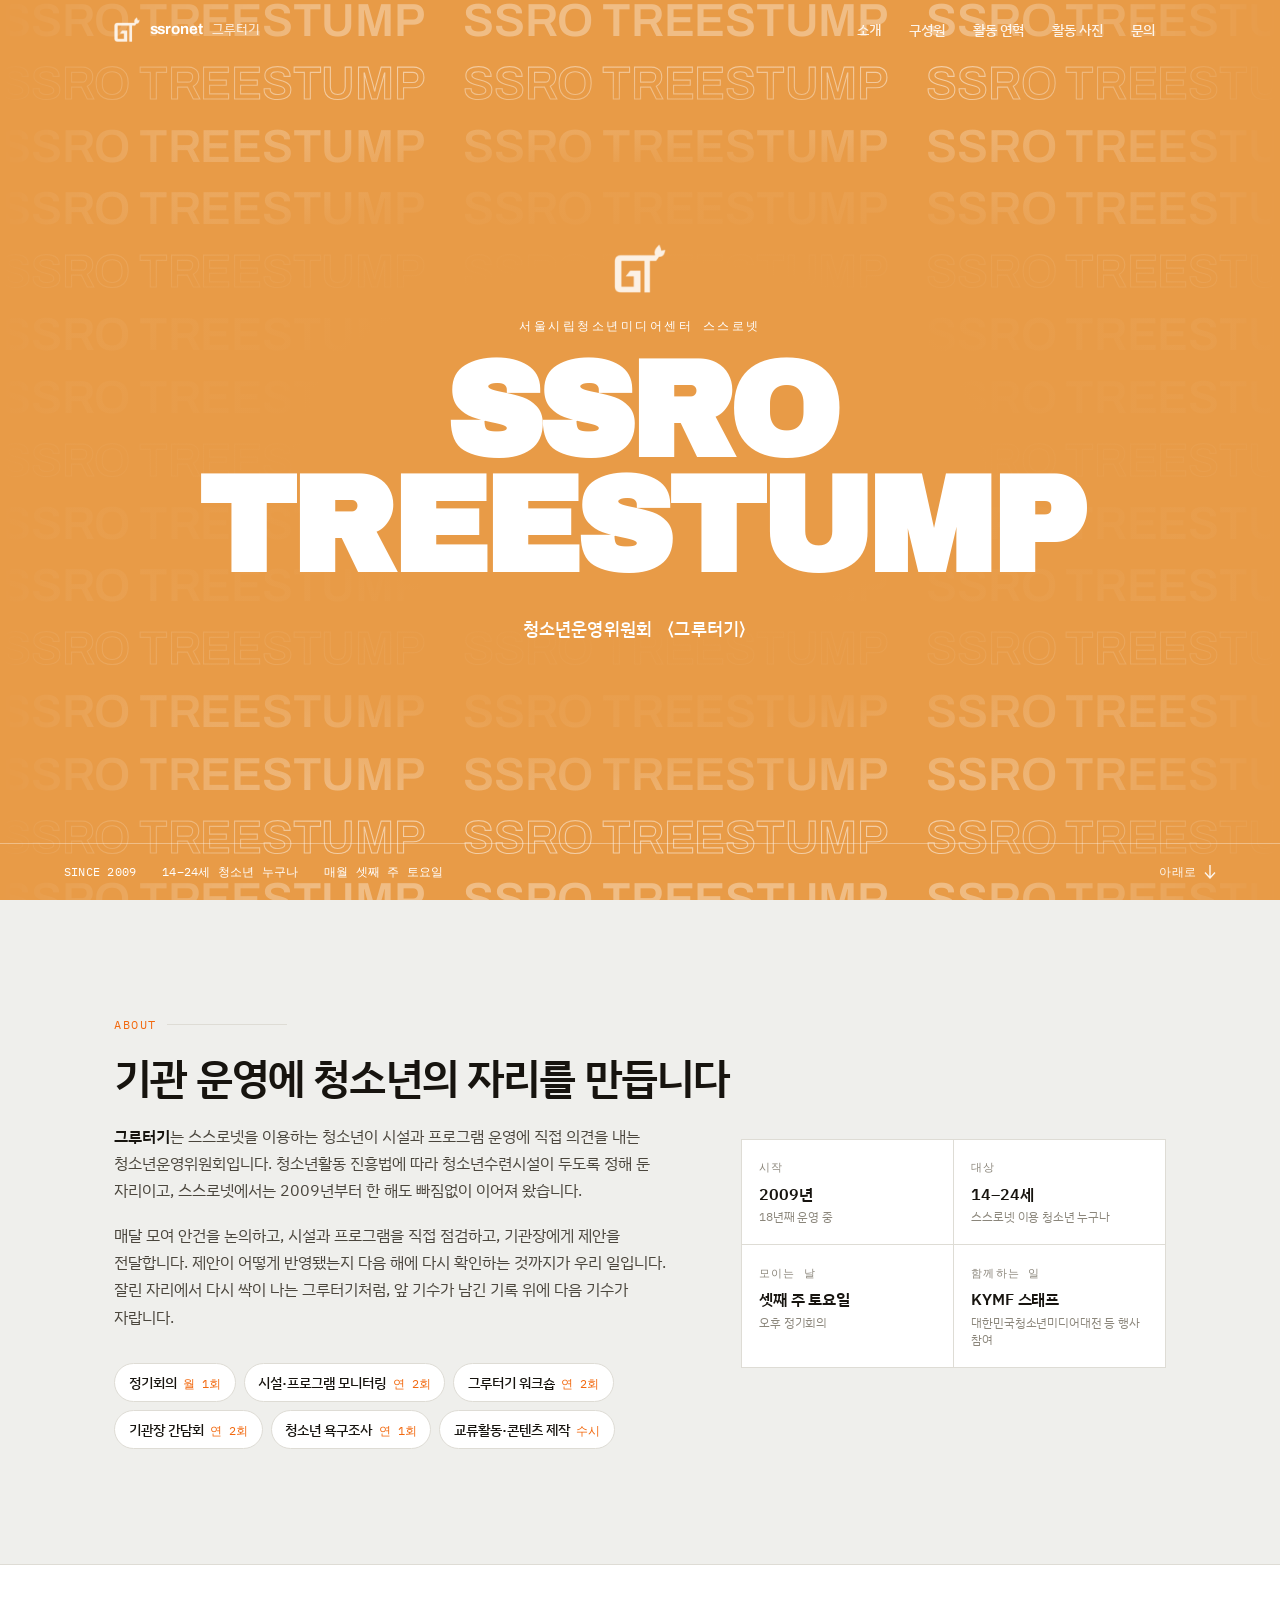
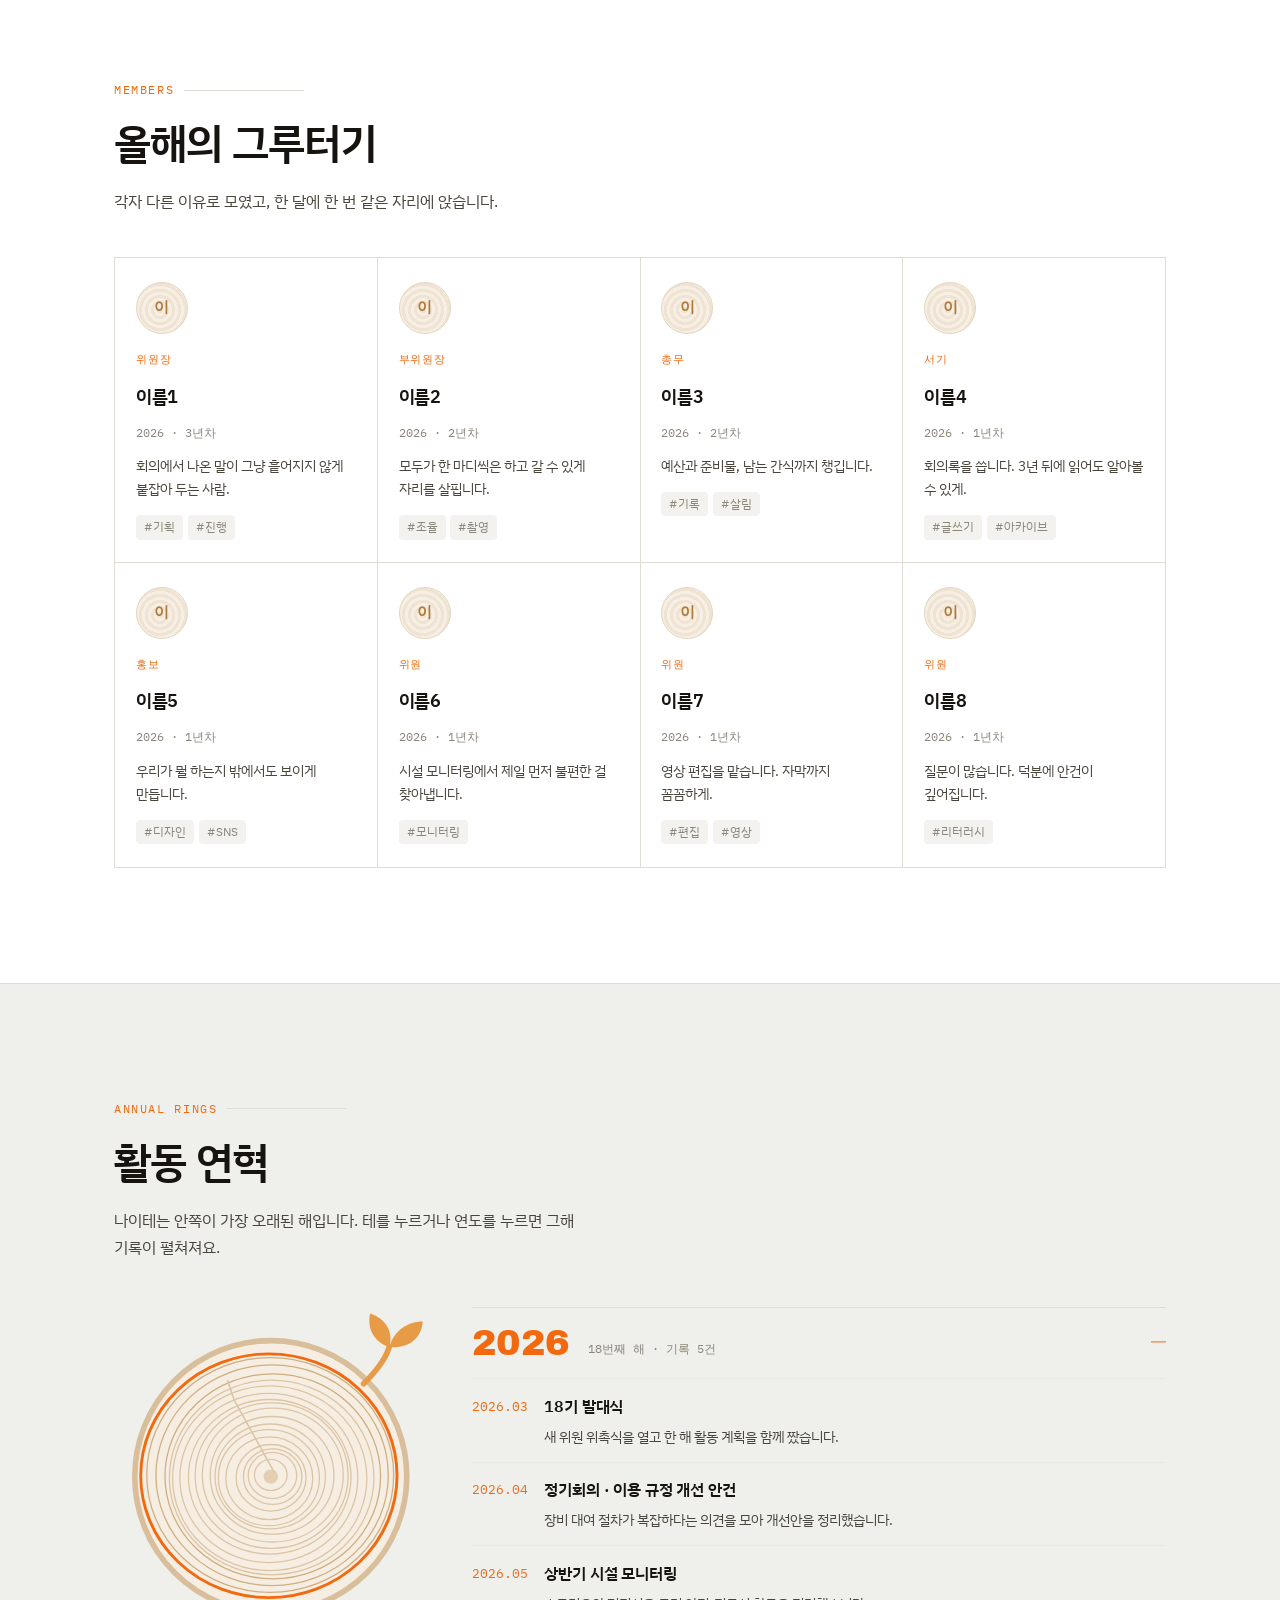
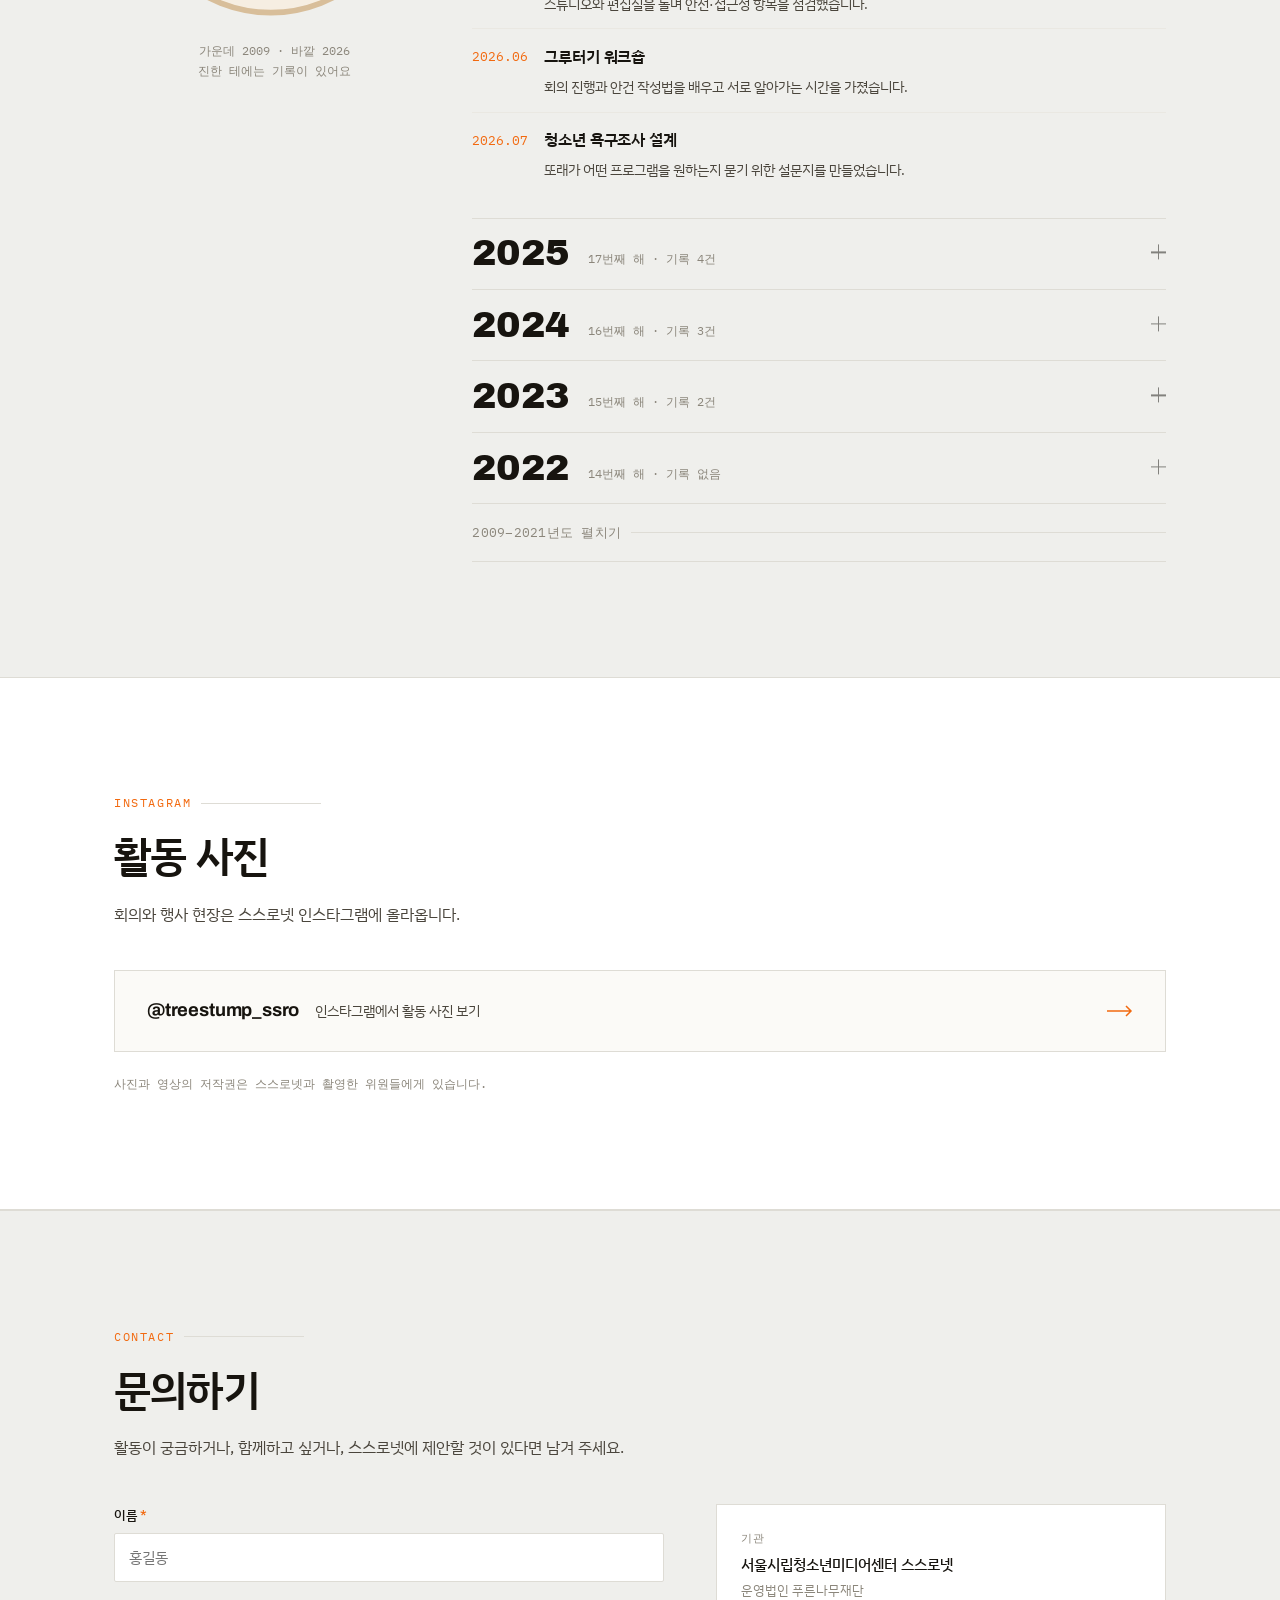
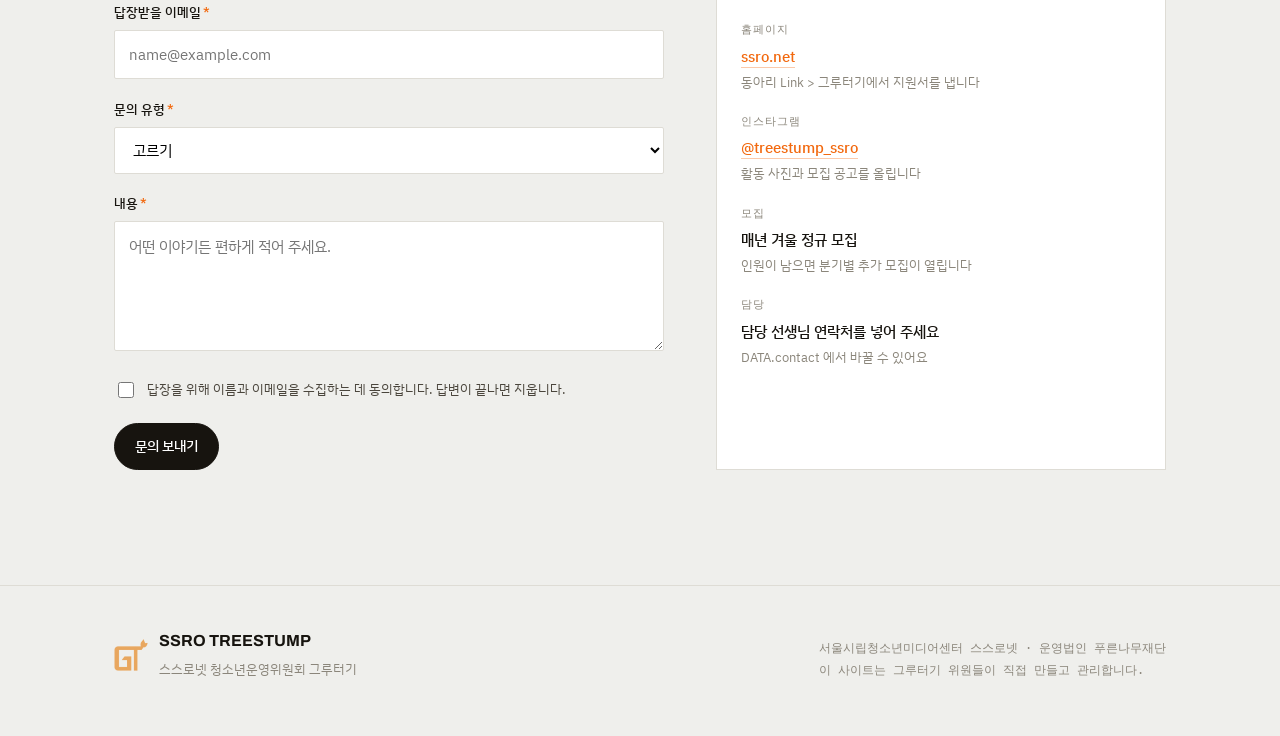
==== commit d7e84de0: "Fix Instagram handle to the real account The placeholder handle "ssronet" (the org's own account) di" ====
--- a/index.html
+++ b/index.html
@@ -5,7 +5,25 @@
 <meta name="viewport" content="width=device-width, initial-scale=1">
 <title>SSRO TREESTUMP · 스스로넷 청소년운영위원회 그루터기</title>
 <meta name="description" content="서울시립청소년미디어센터 스스로넷 청소년운영위원회 〈그루터기〉. 2009년부터 청소년이 직접 기관 운영에 참여합니다.">
+
+<!-- 검색·SNS 공유용. 실제 주소로 바꾸는 방법은 README의 '인터넷에 올리기' 참고 -->
+<link rel="canonical" href="https://ssronet-treestump.example/">
+<meta property="og:type" content="website">
+<meta property="og:site_name" content="SSRO TREESTUMP">
+<meta property="og:title" content="SSRO TREESTUMP · 스스로넷 청소년운영위원회 그루터기">
+<meta property="og:description" content="서울시립청소년미디어센터 스스로넷 청소년운영위원회 〈그루터기〉. 2009년부터 청소년이 직접 기관 운영에 참여합니다.">
+<meta property="og:image" content="img/logo.png">
+<meta property="og:locale" content="ko_KR">
+<meta property="og:url" content="https://ssronet-treestump.example/">
+<meta name="twitter:card" content="summary">
+<meta name="twitter:title" content="SSRO TREESTUMP · 스스로넷 청소년운영위원회 그루터기">
+<meta name="twitter:description" content="서울시립청소년미디어센터 스스로넷 청소년운영위원회 〈그루터기〉">
+<meta name="twitter:image" content="img/logo.png">
+<meta name="theme-color" content="#F2690F">
+
 <link rel="icon" href="img/logo.png">
+<link rel="apple-touch-icon" href="img/logo.png">
+<link rel="manifest" href="site.webmanifest">
 <link rel="preconnect" href="https://fonts.googleapis.com">
 <link rel="preconnect" href="https://fonts.gstatic.com" crossorigin>
 <link href="https://fonts.googleapis.com/css2?family=Archivo+Black&family=Archivo:wght@400;500;600;700&family=IBM+Plex+Mono:wght@400;500&family=IBM+Plex+Sans+KR:wght@300;400;500;600;700&display=swap" rel="stylesheet">
@@ -13,9 +31,25 @@
 <!-- 화면 깜빡임 없이 등장 효과를 쓰기 위해 미리 표시해 둡니다 -->
 <script>document.documentElement.classList.add("js")</script>
 <script src="js/data.js" defer></script>
+<script src="js/timeline-core.js" defer></script>
 <script src="js/main.js" defer></script>
+<script type="application/ld+json">
+{
+  "@context": "https://schema.org",
+  "@type": "Organization",
+  "name": "스스로넷 청소년운영위원회 그루터기",
+  "alternateName": "SSRO TREESTUMP",
+  "url": "https://ssronet-treestump.example/",
+  "logo": "img/logo.png",
+  "foundingDate": "2009",
+  "parentOrganization": { "@type": "Organization", "name": "서울시립청소년미디어센터 스스로넷" },
+  "sameAs": ["https://www.instagram.com/treestump_ssro/", "https://www.ssro.net"]
+}
+</script>
 </head>
 <body>
+
+<a class="skip-link" href="#main">본문 바로가기</a>
 
 <nav class="nav" id="nav">
   <div class="nav-in">
@@ -70,7 +104,7 @@
   </div>
 </header>
 
-<main>
+<main id="main">
 
 <section class="sec" id="about">
   <div class="wrap">
@@ -200,7 +234,7 @@
           <dt>홈페이지</dt>
           <dd><a href="https://www.ssro.net" target="_blank" rel="noopener">ssro.net</a><small>동아리 Link &gt; 그루터기에서 지원서를 냅니다</small></dd>
           <dt>인스타그램</dt>
-          <dd><a href="https://www.instagram.com/ssronet/" target="_blank" rel="noopener">@ssronet</a><small>활동 사진과 모집 공고를 올립니다</small></dd>
+          <dd><a href="https://www.instagram.com/treestump_ssro/" target="_blank" rel="noopener">@treestump_ssro</a><small>활동 사진과 모집 공고를 올립니다</small></dd>
           <dt>모집</dt>
           <dd>매년 겨울 정규 모집<small>인원이 남으면 분기별 추가 모집이 열립니다</small></dd>
           <dt>담당</dt>
--- a/css/style.css
+++ b/css/style.css
@@ -48,6 +48,14 @@
 a{color:inherit}
 :focus-visible{outline:2.5px solid var(--orange);outline-offset:3px;border-radius:2px}
 .hero :focus-visible{outline-color:#fff}
+
+.skip-link{
+  position:absolute;left:1rem;top:-3rem;z-index:100;
+  background:var(--ink);color:#fff;text-decoration:none;
+  padding:.7rem 1.1rem;border-radius:4px;font-size:.88rem;font-weight:500;
+  transition:top .2s;
+}
+.skip-link:focus{top:1rem}
 
 .wrap{max-width:var(--maxw);margin:0 auto;padding-inline:var(--pad)}
 .sec{padding-block:clamp(4rem,9vw,7.5rem);scroll-margin-top:var(--nav-h)}
@@ -104,15 +112,19 @@
 .nav.solid .nav-links a.on{background:var(--ink);color:#fff}
 
 /* ============================================================
-   히어로 — 화면을 꽉 채우는 주황 판
+   히어로 — 화면을 꽉 채우는 로고색(호박빛 amber) 판
    ============================================================ */
 .hero{
-  position:relative;background:var(--orange);color:#fff;overflow:hidden;
+  position:relative;background:var(--amber);color:#fff;overflow:hidden;
   min-height:100svh;margin-top:calc(var(--nav-h) * -1);
   display:flex;flex-direction:column;justify-content:center;align-items:center;
   padding:calc(var(--nav-h) + 2rem) var(--pad) 6.5rem;
 }
-.mq-field{position:absolute;inset:-2% 0;display:flex;flex-direction:column;justify-content:center;gap:clamp(.1rem,.7vh,.55rem)}
+.mq-field{
+  position:absolute;inset:-2% 0;display:flex;flex-direction:column;justify-content:center;gap:clamp(.1rem,.7vh,.55rem);
+  -webkit-mask-image:linear-gradient(90deg,transparent,#000 26%,#000 74%,transparent);
+  mask-image:linear-gradient(90deg,transparent,#000 26%,#000 74%,transparent);
+}
 .mq-row{overflow:hidden}
 .mq-track{display:flex;width:max-content;animation:drift var(--dur,40s) linear infinite;animation-delay:var(--delay,0s)}
 .mq-row.rev .mq-track{animation-direction:reverse}
@@ -135,7 +147,7 @@
 .hero-center::before{
   content:"";position:absolute;left:50%;top:50%;transform:translate(-50%,-50%);
   width:min(1400px,150vw);height:min(760px,90vh);
-  background:radial-gradient(ellipse at center,var(--orange) 34%,rgba(242,105,15,.86) 52%,rgba(242,105,15,0) 74%);
+  background:radial-gradient(ellipse at center,var(--amber) 34%,rgba(232,155,71,.86) 52%,rgba(232,155,71,0) 74%);
 }
 .hero-center > *{position:relative}
 .hero-mark{width:clamp(38px,5vw,52px);filter:brightness(0) invert(1);margin-bottom:clamp(1rem,2.5vh,1.8rem)}
